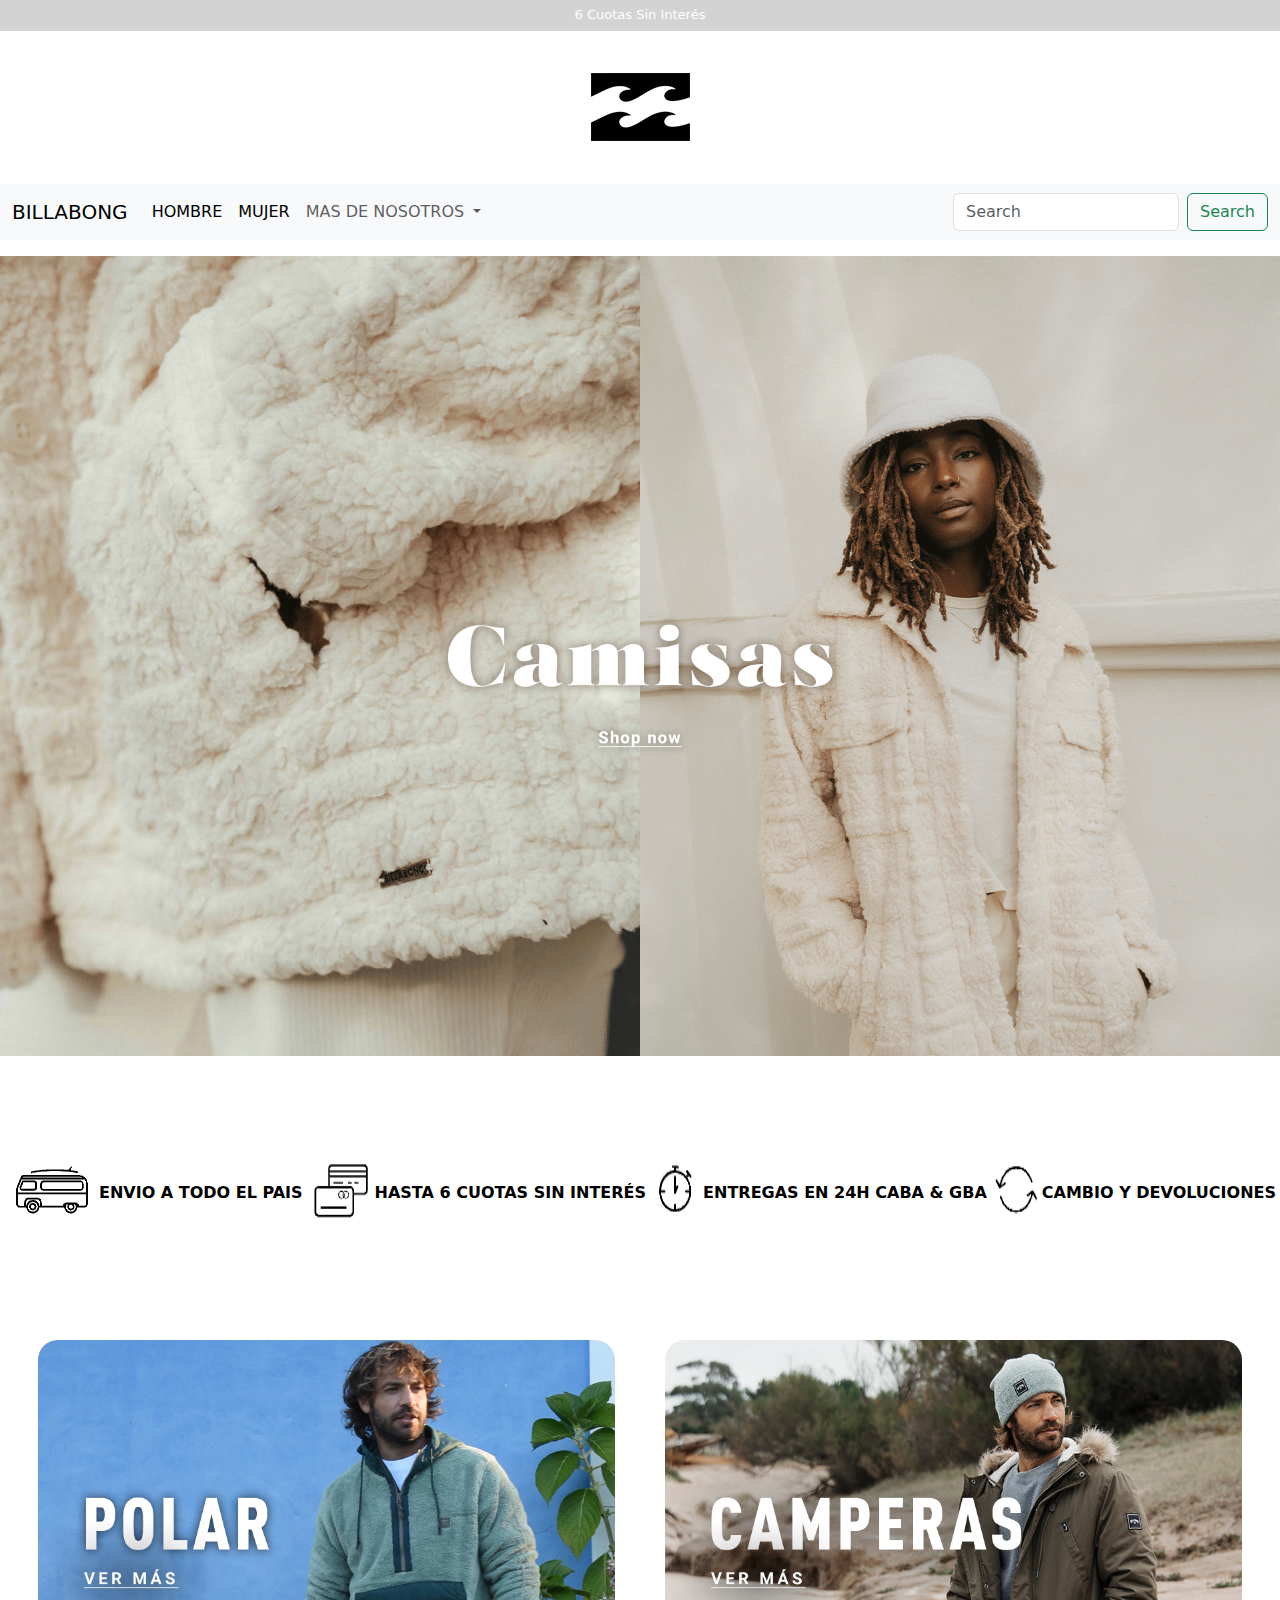
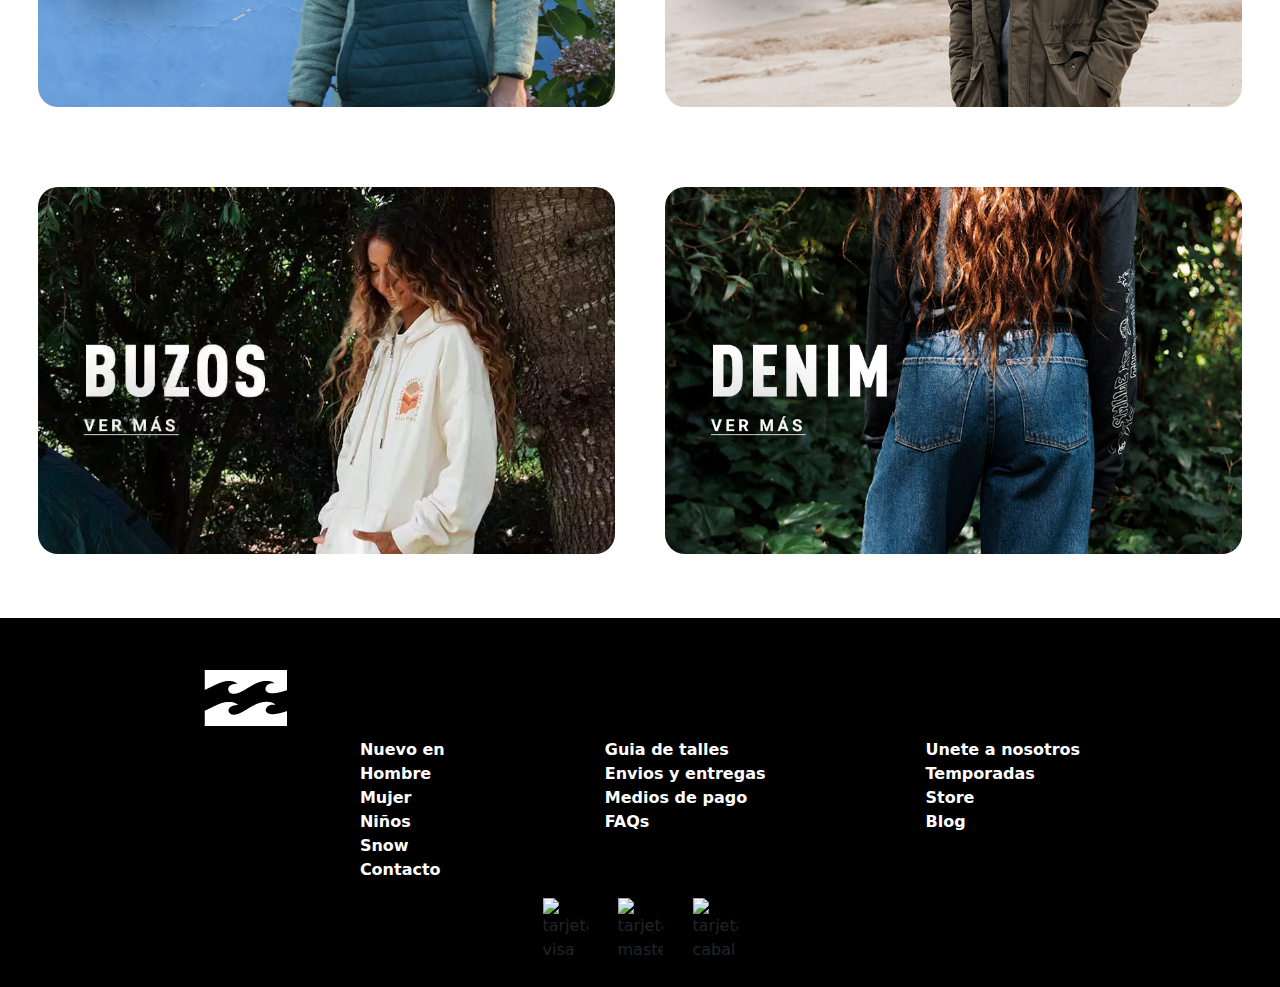
==== index.html @ 1f9c48d8 "index-resposive-full" ====
<!DOCTYPE html>
<html lang="en">

<head>
    <meta charset="UTF-8">
    <meta name="viewport" content="width=device-width, initial-scale=1.0">
    <title>Billabong</title>
    <link rel="stylesheet" href="./css/style.css">
    <link href="https://cdn.jsdelivr.net/npm/bootstrap@5.3.3/dist/css/bootstrap.min.css" rel="stylesheet"
        integrity="sha384-QWTKZyjpPEjISv5WaRU9OFeRpok6YctnYmDr5pNlyT2bRjXh0JMhjY6hW+ALEwIH" crossorigin="anonymous">
</head>

<body>

    <header>
        <section class="center">
            <div>
                <h1 class="h1">6 Cuotas Sin Interés</h1>
            </div>
        </section>
        <section class="logobong1">
            <div class="logobong">
                <a href="./index.html"> <img src="./image/logos-banners-portadas/logobillabongsinletrass.jpg"
                        alt="logobillabong"> </a>
            </div>
        </section>
        <nav class="navbar navbar-expand-lg bg-body-tertiary sm">
            <div class="container-fluid">
                <a class="navbar-brand" href="#">BILLABONG</a>
                <button class="navbar-toggler" type="button" data-bs-toggle="collapse"
                    data-bs-target="#navbarSupportedContent" aria-controls="navbarSupportedContent"
                    aria-expanded="false" aria-label="Toggle navigation">
                    <span class="navbar-toggler-icon"></span>
                </button>
                <div class="collapse navbar-collapse" id="navbarSupportedContent">
                    <ul class="navbar-nav me-auto mb-2 mb-lg-0">
                        <li class="nav-item d-flex">
                            <a class="nav-link active" aria-current="page" href="./pages/hombre.html">HOMBRE</a>
                            <a class="nav-link active" aria-current="page" href="./pages/mujer.html">MUJER</a>
                        </li>
                        <li class="nav-item dropdown">
                            <a class="nav-link dropdown-toggle" href="#" role="button" data-bs-toggle="dropdown"
                                aria-expanded="false">
                                MAS DE NOSOTROS
                            </a>
                            <ul class="dropdown-menu">
                                <li><a class="dropdown-item" href="./pages/comocomprar.html">INFORMACION DE COMPRA</a>
                                </li>
                                <li><a class="dropdown-item" href="./pages/mas-de-nosotros.html">MAS DE NOSOTROS</a>
                                </li>
                            </ul>
                        </li>
                    </ul>
                    <form class="d-flex" role="search">
                        <input class="form-control me-2" type="search" placeholder="Search" aria-label="Search">
                        <button class="btn btn-outline-success" type="submit">Search</button>
                    </form>
                </div>
            </div>
        </nav>
        </section>
        </div>
        </section>
    </header>
    <main>
        <section class="centro">
            <div>
                <img class="img-fluid" src="./image/logos-banners-portadas/h1.png" alt="centro">
            </div>
        </section>
        <section class="sectioninfo">
            <div class="sectioninfotext">
                <img class="img-fluid" src="./image/logos-banners-portadas/camionetasurfer.png"
                    alt="ENVIO A TODO EL PAIS">
                <a class="d-flex" href="./pages/comocomprar.html">ENVIO A TODO EL PAIS</a>
                <img class="img-fluid" src="./image/logos-banners-portadas/tarjetas.png" alt="cuotas">
                <a class="d-flex" href="./pages/comocomprar.html">HASTA 6 CUOTAS SIN INTERÉS</a>
                <img class="img-fluid" src="./image/logos-banners-portadas/timer.png" alt="entregas">
                <a class="d-flex" href="./pages/comocomprar.html">ENTREGAS EN 24H CABA & GBA</a>
                <img class="img-fluid" src="./image//logos-banners-portadas/devoluciones.png" alt="devoluciones">
                <a class="d-flex" href="./pages/comocomprar.html">CAMBIO Y DEVOLUCIONES</a>
            </div>
        </section>
        <section id="sectionbotonindex">
            <button class="boton img-fluid"><a href="./pages/hombre.html"> <img class="img-boton"
                        src="./image/logos-banners-portadas/h2-buzos.png" alt="buzoh1"></a>
            </button>
            <button class="boton img-fluid"><a href="./pages/hombre.html"> <img class="img-boton"
                        src="./image/logos-banners-portadas/h2-camperas.png" alt="buzoh1"></a>
            </button>
            <button class="boton img-fluid"><a href="./pages/mujer.html"> <img class="img-boton"
                        src="./image/logos-banners-portadas/h2-buzoss.png" alt="buzoh1"></a>
            </button>
            <button class="boton img-fluid"><a href="./pages/mujer.html"> <img class="img-boton"
                        src="./image/logos-banners-portadas/h2-pants.png" alt="buzoh1"></a>
            </button>
        </section>
    </main>
    <footer>
        <section class="footerimg">
            <div class="footerlogo">
                <img src="./image/logos-banners-portadas/logobillabongsinletrablanco.jpg" alt="logo">
            </div>
        </section>
        <section class="sectionfooter">
            <ul class="footer1">
                <li>Nuevo en</li>
                <li> <a href="../pages/hombre.html">Hombre</a></li>
                <li> <a href="../pages/mujer.html">Mujer</a></li>
                <li>Niños</li>
                <li>Snow</li>
                <li>Contacto</li>
            </ul>
            <ul class="footer2">
                <li>Guia de talles</li>
                <li>Envios y entregas</li>
                <li> <a href="../pages/comocomprar.html">Medios de pago</a></li>
                <li>FAQs</li>
            </ul>
            <ul class="footer3">
                <li>Unete a nosotros</li>
                <li>Temporadas</li>
                <li>Store</li>
                <li>Blog</li>
            </ul>
        </section>
        <section>
            <div class="tarjetas-footer">
                <img src="https://cdn-icons-png.flaticon.com/512/179/179457.png" alt="tarjeta visa">
                <img src="https://logodownload.org/wp-content/uploads/2014/07/mastercard-logo.png"
                    alt="tarjeta mastercard">
                <img src="https://logodownload.org/wp-content/uploads/2017/11/cabal-logo-cartao.png"
                    alt="tarjeta cabal">
            </div>
        </section>
    </footer>
    <script src="https://cdn.jsdelivr.net/npm/@popperjs/core@2.11.8/dist/umd/popper.min.js"
        integrity="sha384-I7E8VVD/ismYTF4hNIPjVp/Zjvgyol6VFvRkX/vR+Vc4jQkC+hVqc2pM8ODewa9r"
        crossorigin="anonymous"></script>
    <script src="https://cdn.jsdelivr.net/npm/bootstrap@5.3.3/dist/js/bootstrap.min.js"
        integrity="sha384-0pUGZvbkm6XF6gxjEnlmuGrJXVbNuzT9qBBavbLwCsOGabYfZo0T0to5eqruptLy"
        crossorigin="anonymous"></script>
</body>

</html>
---- css/style.css ----
* {
    margin: 0;
    padding: 0;
    box-sizing: border-box;
}
body {
    margin: 0;
    padding: 0;
    overflow-x: hidden;
}
header {
    position: fixed;
    background-color: white;
    width: 100%;
    top: 0;
    left: 0;
    z-index: 1000;
}
main {
    margin-top: 20%;
    margin-bottom: 5%;
}
.center .h1{
    text-align: center;
    font-size: 13px;
    color: white;
    margin-top: 7px;
}
.logobong {
    display: flex;
    justify-content: center;

}
.logobong1 {
    display: flex;
    justify-content: center;
}

.center {
    display: flex;
    justify-content: center;
    background-color: lightgray;
}
.centro div{
    display: flex;
    justify-content: center;
    width: fit-content;
}
.container {
    font-weight: bold;
    display: flex;
    justify-content: end;
}
.section2 {
    display: flex;
    align-self: center;
}
.container nav {
    display: flex;
    column-gap: 1rem;
    justify-items: end;
}
.container nav a{
    text-decoration: none;
    list-style: none;
    color: black;
}
.h1portada {
    width: auto;
    height: auto;
    display: flex;
    align-content: center;
}
.log4 {
    display: flex;
    justify-content: space-between;
    align-content: flex-start;
    flex-wrap: wrap;
}
.banner {
    width: max-content;
}
#sectionbotonindex{
    display: grid; 
    margin: 3%;
    grid-template-columns: auto auto;
    justify-content: center;
    column-gap: 50px;
}
.prenda-img {
    border-radius: 20px;
    width: 100%;
    height: 100%;
    transition: 0.5s;
    object-fit: cover;
}
.grilla {
    display: grid;
    grid-template-columns: 300px 300px 300px;
    justify-content: center;
    gap: 3.125rem;
}
.card {
    width: 100%;
    height: 100%;
    background-color: white;
}
.boxtext {
    font-size: 30px;
    padding: .3125rem;
    margin: 5px;
    font-weight: bolder;
}
.prendas {
    width: auto;
    height: auto;
    display: flex;
    object-fit: cover;
    flex-direction: column;
    justify-content: space-between;
}
.prenda-info {
    background-color: rgb(255, 255, 255);
    font-size: 13px;
}
.articulo {
    font-weight: bold;
    font-size: 30px;
    margin-bottom: 0px;
    margin: 10px;
    font-family:'Franklin Gothic Medium', 'Arial Narrow', Arial, sans-serif;
}
.prenda-info ul li {
    font-family:Verdana, Geneva, Tahoma, sans-serif;
    font-weight: bold;
    list-style: none;
    margin-left: 4%;
}
.prenda-info ul{
    display: flex;
    flex-direction: column;
    gap: 10px;
}
.sectioninfo {
    display: flex;
    justify-content: center;
    margin-top: 100px;
}
.sectioninfotext {
    width: 100%;
    display: flex;
    justify-content: center;
}
.sectioninfotext a {
    margin-top: 25px;
    text-decoration: none;
    color: black;
    font-weight: bolder;
}
.devoluciones p {
    font-weight: bolder;
}
.span {
    font-weight: lighter;
}
.button {
    display: grid;
    grid-template-columns: 500px 500px;
    grid-template-rows: 350px 350px;
    column-gap: 70px;
    justify-content: center;
    width: auto;
    margin-bottom: 80px;
}

.img-boton {
    display: grid;
    border-radius: 20px;
    width: 100%;
    height: 100%;
    cursor: pointer;
    background: none;
    border: none;
    padding: 0;
}
.boton {
    margin-top: 80px;
    border-radius: 23px;
    border: none;
}
.img-somos {
    display: flex;
    justify-content: center;
}
.quienessomos p {
    padding-top: 20px;
    font-weight: bold;
    font-family: 'Franklin Gothic Medium', 'Arial Narrow', Arial, sans-serif;
    font-size: 50px;
}
.texto-somos {
    display: flex;
    justify-content: center;
    flex-direction: column;
    color: black;
    font-family: Impact, Haettenschweiler, 'Arial Narrow Bold', sans-serif;
    font-size: x-large;
}
footer {
    background-color: black;
}
.sectionfooter ul li a{
    text-decoration: none;
    color: white;
}
.sectionfooter {
    display: flex;
    justify-content: center;
    background-color: black;
    font-family: Georgia, 'Times New Roman', Times, serif font-size: medium;
    font-weight: bolder;
    width: auto;
    height: auto;
}
.footer1 {
    list-style: none;
    text-decoration: none;
    margin-left: 10%;
    color: white;
}
.footer2 {
    list-style: none;
    margin-left: 10%;
    color: white;
}
.footer3 {
    list-style: none;
    margin-left: 10%;
    color: white;
}
.footerimg {
    display: flex;
    margin-left: 15%;
    padding: 10px;
    padding-top: 50px;
}
.tarjetas-footer{
    display: flex;
    justify-content: center;
    padding-bottom: 25px;
    gap: 30px;
}
.tarjetas-footer img{
    width: 45px;
    height: auto;
}

@media screen and (max-width: 768px) {
    *{
        margin: 0;
        padding: 0;
        box-sizing: border-box;
        justify-content: center;
    }
    .centro{
        width: 150%;
        margin-top: 35%;
    }
    .centro img{
        display: flex;
        justify-content: stretch;
        margin-right: 370px;
        width: fit-content;
    }
    .sectioninfo img{
        width: auto;
        height: auto;
    }
    .sectioninfotext{
        display: flex;
        justify-content: center;
        flex-wrap:wrap;
        align-items: center;
    }
    .sectioninfotext a{
        font-size: 10px;
    }
    .center{
        display: flex;
        justify-content: center;
    }
    .logobong{
        display: flex;
        justify-content: center;
    }
    .buscar {
       height: auto;
       width: 100px;
    }
    .container {
        display: flex;
        justify-content: start;
        max-width: auto;
        max-height: 100%;
        overflow: hidden;
    }
    
    .button {
        display: flex;
        flex-direction: column;
        justify-content: center;
        overflow: hidden;
    }
    .footerimg{
        display: flex;
        justify-content: center;
    }
    .grilla{
        display: grid;
        grid-template-columns: 1fr 1fr;
        margin: 10px;
        max-width: max-content;
        margin-top: 180px;
    }
    footer{
        justify-content: stretch;
        width: 100%;
    }
    .footerimg{
        display: flex;
        justify-content: center;
    }
    .footerimg{
        display: flex;
        justify-content: start;
    }   
    .sectionfooter ul li a{
        text-decoration: none;
        color: white;
    }
    .sectionfooter{
        margin-right: 10%;
    }
    .footerimg {
        display: flex;
        margin-left: 15%;
        padding: 10px;
        padding-top: 50px;
    }
}


@media screen and (max-width: 480px) {
    *{
        margin: 0;
        padding: 0;
        box-sizing: border-box;
        justify-content: center;
    }
    .nav-item {
        display: flex;
        gap: 7px;
        flex-direction: column;
    }
    .center{
        display: flex;
        justify-content: center;
    }
    .logobong{
        display: flex;
        justify-content: center;
    }
    .buscar {
       height: auto;
       width: 100px;
    }
    .centro{
        width: 150%;
        margin-top: 55%;
    }
    .centro img{
        display: flex;
        justify-content: stretch;
        margin-right: 250px;
    }
    .container {
        display: flex;
        justify-content: start;
        max-width: auto;
        max-height: 100%;
        overflow: hidden;
    }
    .button .boton{
        display: grid;
        grid-template-columns: auto;
        column-gap: 1px;
        margin-bottom: 40px;
        background-color: rgba(255, 255, 255, 0);
        width: auto;
    }
    .button {
        display: flex;
        flex-direction: column;
        justify-content: center;
        overflow: hidden;
    }
    .boton {
        display: flex;
        justify-content: center;
    }
    .footerimg{
        display: flex;
        justify-content: start;
        width: auto;
    }
    .footerlogo img{
        width: 80%;
    }
    .sectioninfo div img{
        width: auto;
        max-width: max-content;
    }
    .sectioninfotext{
        display: flex;
        justify-content: center;
        flex-wrap:wrap;
        align-items: center;
    }
    #sectionbotonindex button{
        display: grid;
        margin: 5px;   
    }
    #sectionbotonindex{
        display: grid; 
        margin: 3%;
        grid-template-columns: auto;
        justify-content: center;
        column-gap: 5px;
        margin-top: 50px;
    }
    .grilla{
        display: grid;
        grid-template-columns: 1fr 1fr;
        margin: 10px;
        max-width: max-content;
        margin-top: 180px;
    }
    .sectionfooter ul{
        font-size: 10px;
    }
    .sectionfooter{
        margin-right: 10%;
    }
}
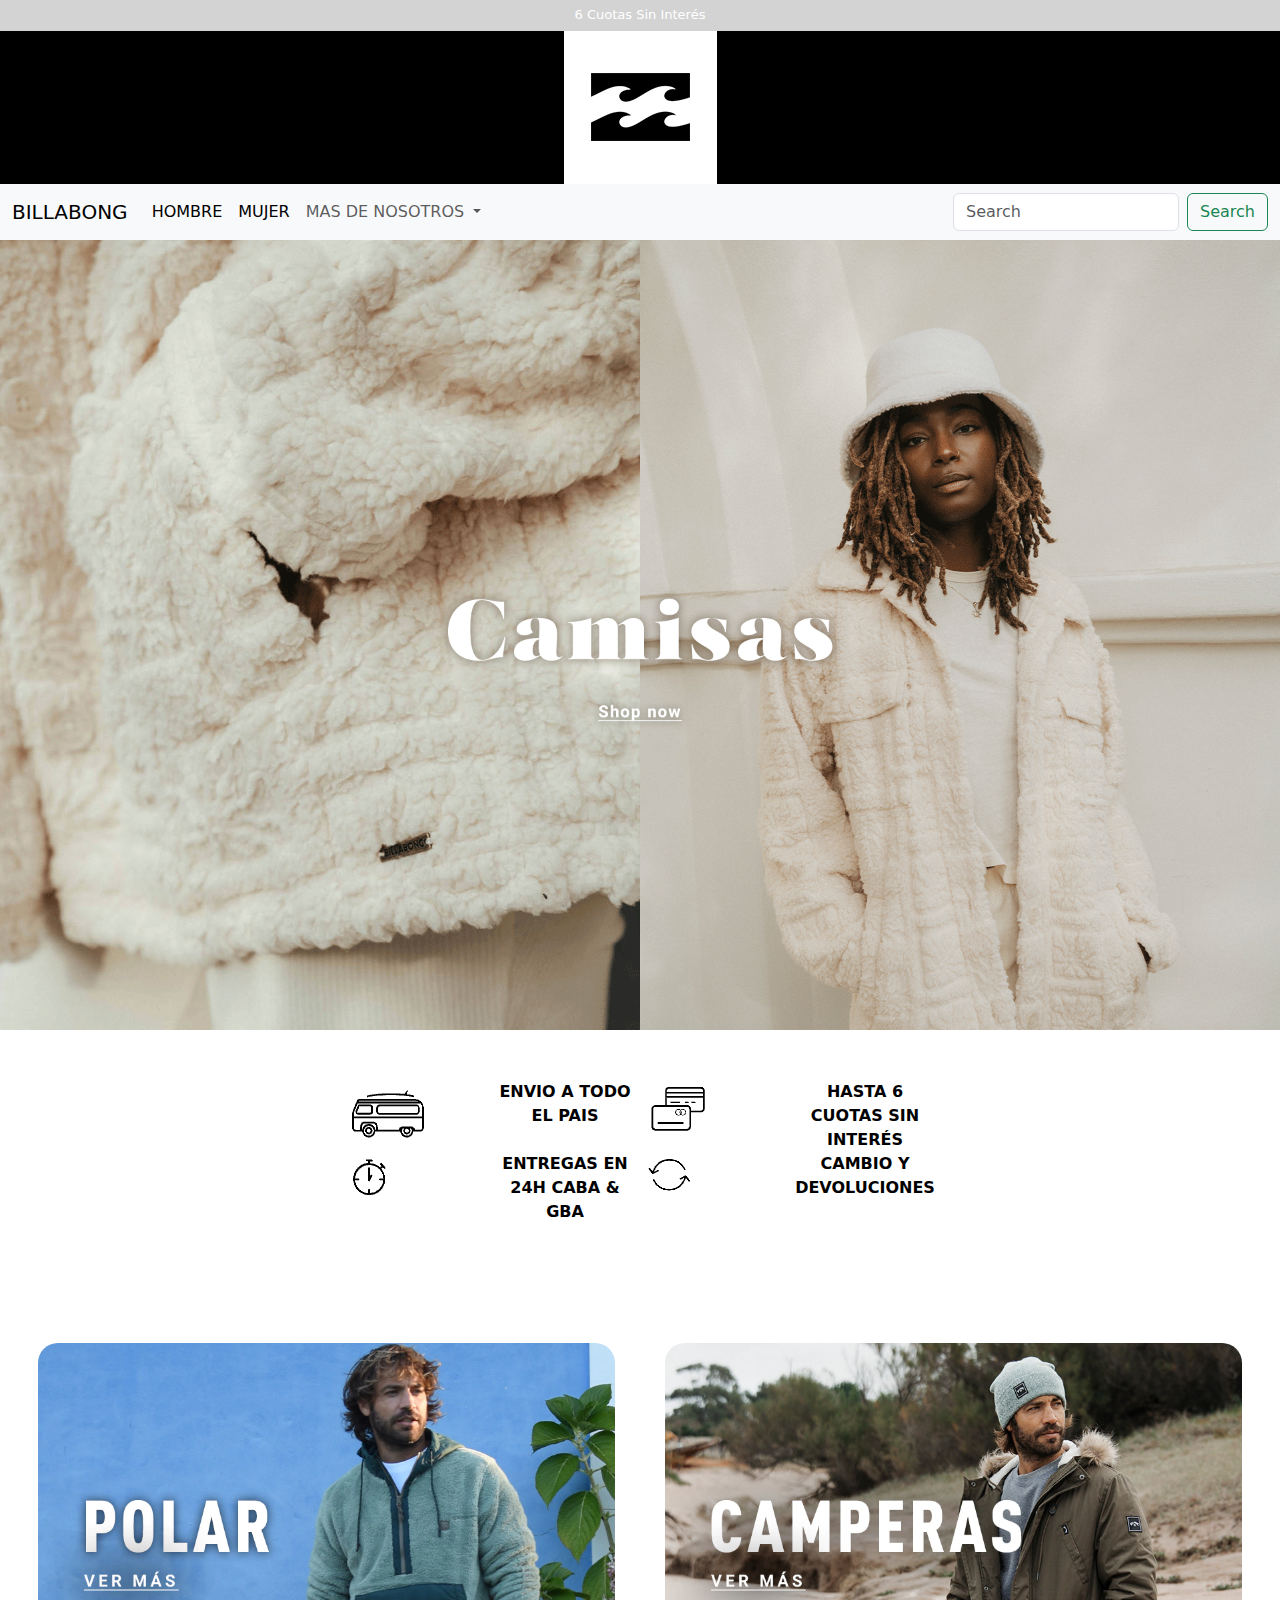
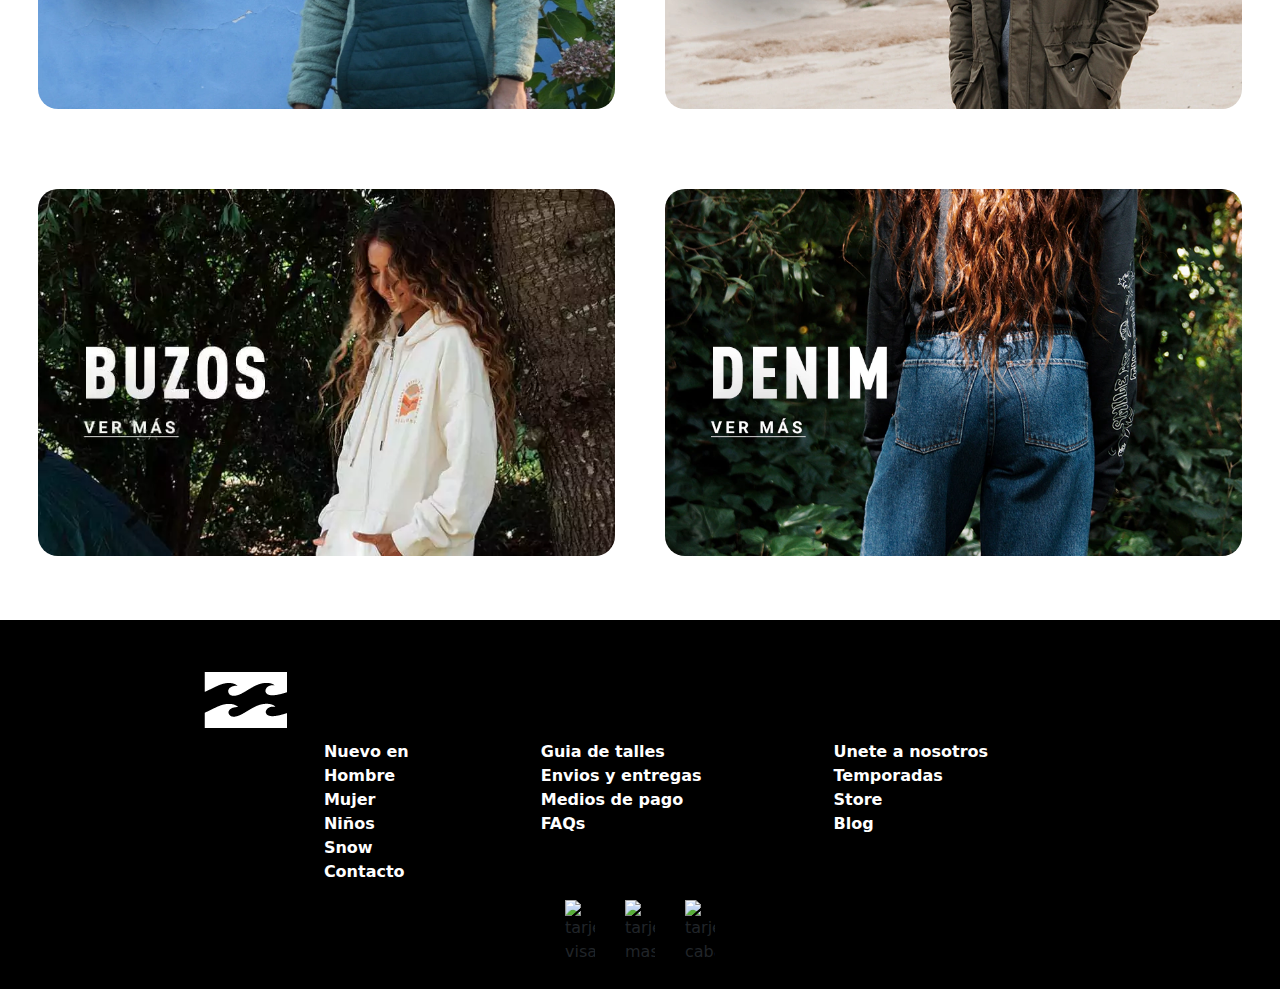
==== commit 9e96599e: "index-responsive" ====
--- a/index.html
+++ b/index.html
@@ -64,7 +64,7 @@
     </header>
     <main>
         <section class="centro">
-            <div>
+            <div class="centro-img">
                 <img class="img-fluid" src="./image/logos-banners-portadas/h1.png" alt="centro">
             </div>
         </section>
--- a/css/style.css
+++ b/css/style.css
@@ -17,7 +17,7 @@
     z-index: 1000;
 }
 main {
-    margin-top: 20%;
+    margin-top: 18%;
     margin-bottom: 5%;
 }
 .center .h1{
@@ -34,6 +34,7 @@
 .logobong1 {
     display: flex;
     justify-content: center;
+    background-color: black;
 }
 
 .center {
@@ -144,16 +145,17 @@
 .sectioninfo {
     display: flex;
     justify-content: center;
-    margin-top: 100px;
+    margin-top: 50px;
 }
 .sectioninfotext {
-    width: 100%;
-    display: flex;
+    width: auto;
+    display: grid;
+    grid-template-columns: 150px 150px 150px 150px;
     justify-content: center;
 }
 .sectioninfotext a {
-    margin-top: 25px;
     text-decoration: none;
+    text-align:center;
     color: black;
     font-weight: bolder;
 }
@@ -221,21 +223,19 @@
     font-weight: bolder;
     width: auto;
     height: auto;
+    gap: 100px;
 }
 .footer1 {
     list-style: none;
     text-decoration: none;
-    margin-left: 10%;
     color: white;
 }
 .footer2 {
     list-style: none;
-    margin-left: 10%;
     color: white;
 }
 .footer3 {
     list-style: none;
-    margin-left: 10%;
     color: white;
 }
 .footerimg {
@@ -246,12 +246,12 @@
 }
 .tarjetas-footer{
     display: flex;
-    justify-content: center;
+    justify-content:center;
     padding-bottom: 25px;
     gap: 30px;
 }
 .tarjetas-footer img{
-    width: 45px;
+    width: 30px;
     height: auto;
 }
 
@@ -263,24 +263,16 @@
         justify-content: center;
     }
     .centro{
-        width: 150%;
         margin-top: 35%;
     }
-    .centro img{
-        display: flex;
-        justify-content: stretch;
-        margin-right: 370px;
-        width: fit-content;
-    }
+   
     .sectioninfo img{
         width: auto;
         height: auto;
     }
     .sectioninfotext{
-        display: flex;
-        justify-content: center;
-        flex-wrap:wrap;
-        align-items: center;
+        display: grid;
+        grid-template-columns: 100px 100px 100px 100px;
     }
     .sectioninfotext a{
         font-size: 10px;
@@ -375,14 +367,10 @@
        width: 100px;
     }
     .centro{
-        width: 150%;
+        width: auto;
         margin-top: 55%;
     }
-    .centro img{
-        display: flex;
-        justify-content: stretch;
-        margin-right: 250px;
-    }
+ 
     .container {
         display: flex;
         justify-content: start;
@@ -414,17 +402,15 @@
         width: auto;
     }
     .footerlogo img{
-        width: 80%;
+        width: 35px;
     }
     .sectioninfo div img{
-        width: auto;
+        width: 60px;
         max-width: max-content;
     }
     .sectioninfotext{
-        display: flex;
-        justify-content: center;
-        flex-wrap:wrap;
-        align-items: center;
+        display: grid;
+        grid-template-columns: 80px 80px 80px 80px;     
     }
     #sectionbotonindex button{
         display: grid;
@@ -446,10 +432,16 @@
         margin-top: 180px;
     }
     .sectionfooter ul{
-        font-size: 10px;
+        font-size: 7px;
     }
     .sectionfooter{
         margin-right: 10%;
     }
-}
-
+    .tarjetas-footer{
+        column-gap: 5px;
+    }
+    .tarjetas-footer img{
+        width: 10px;
+    }
+}
+
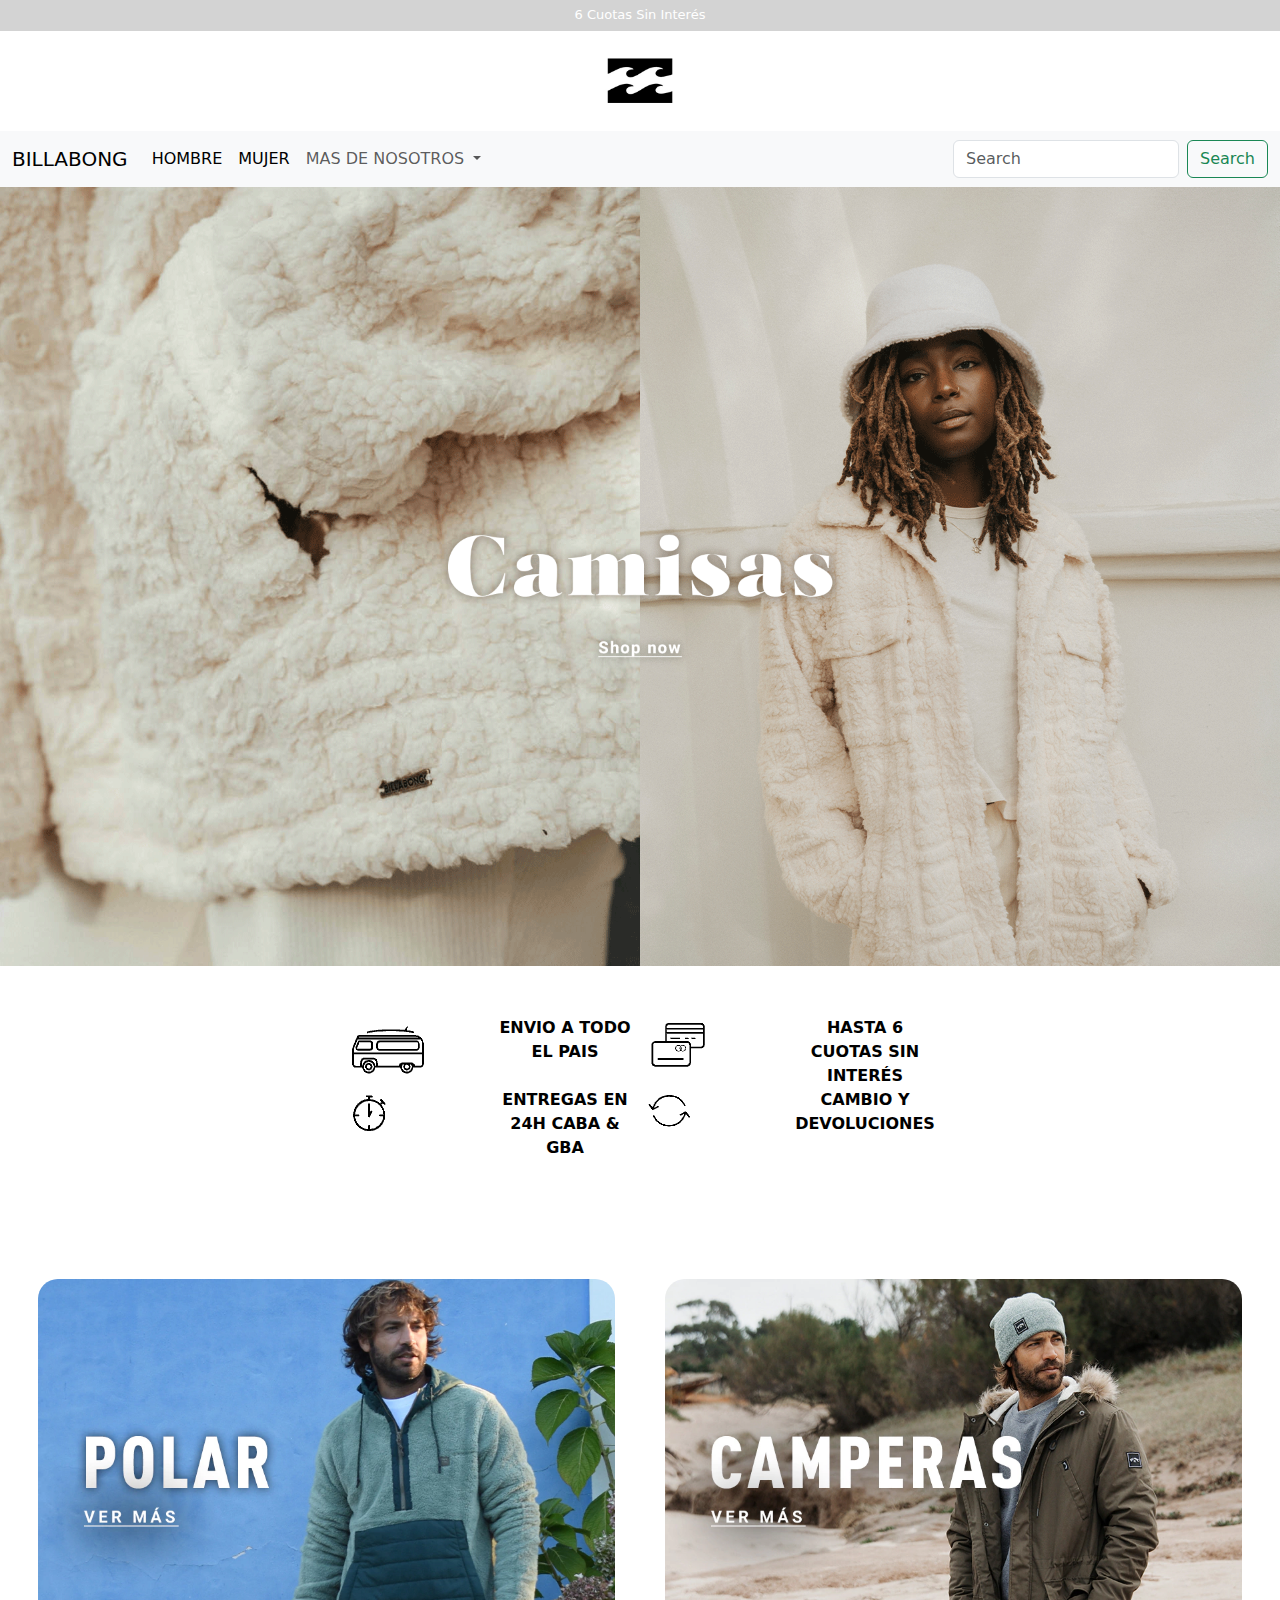
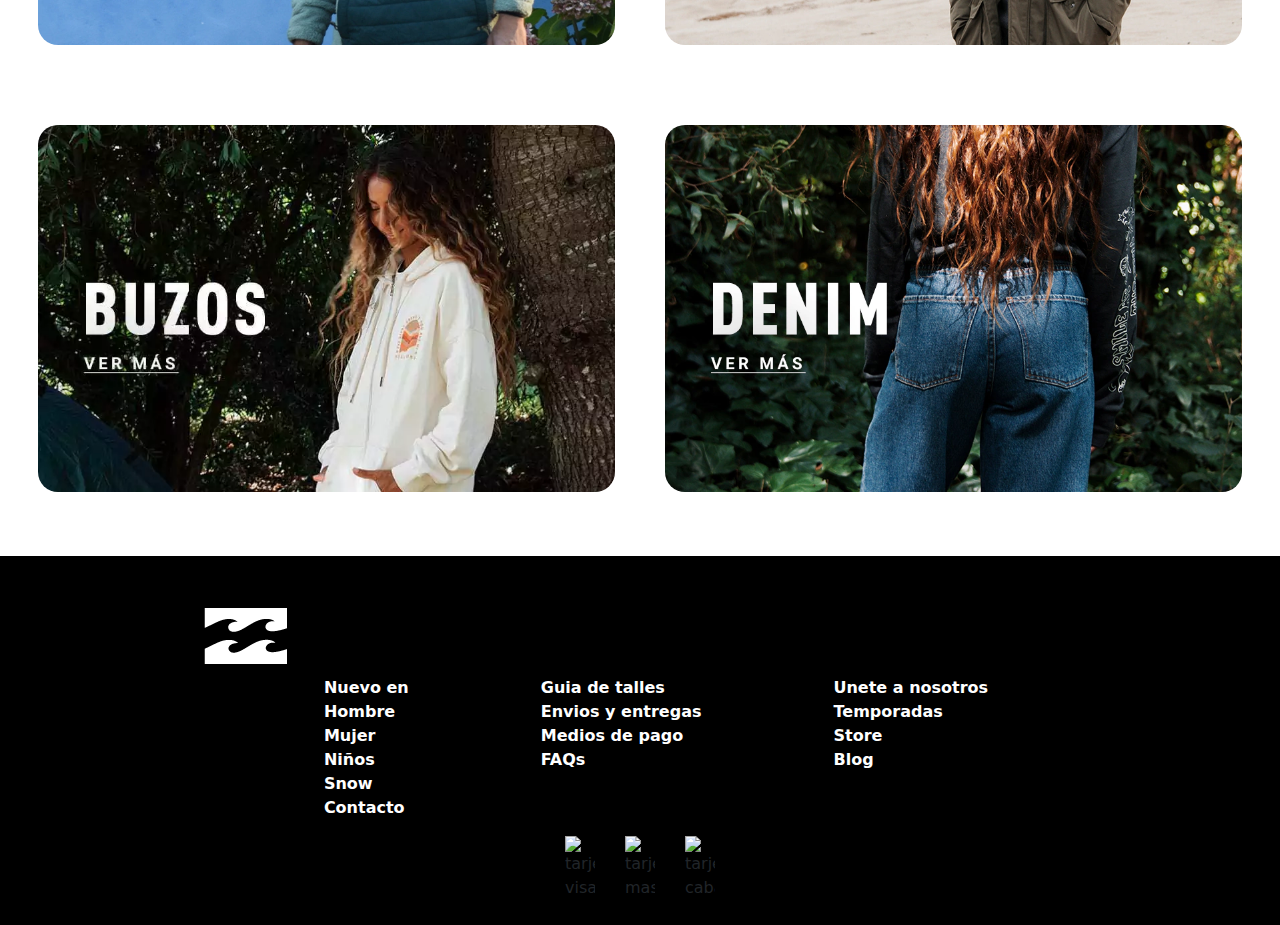
==== commit 55e24e97: "a" ====
--- a/index.html
+++ b/index.html
@@ -58,9 +58,6 @@
                 </div>
             </div>
         </nav>
-        </section>
-        </div>
-        </section>
     </header>
     <main>
         <section class="centro">
--- a/css/style.css
+++ b/css/style.css
@@ -17,7 +17,7 @@
     z-index: 1000;
 }
 main {
-    margin-top: 18%;
+    margin-top: 13%;
     margin-bottom: 5%;
 }
 .center .h1{
@@ -26,15 +26,14 @@
     color: white;
     margin-top: 7px;
 }
-.logobong {
-    display: flex;
-    justify-content: center;
-
+.logobong img{
+    display: flex;
+    width: 100px;
+    justify-content: center;
 }
 .logobong1 {
     display: flex;
     justify-content: center;
-    background-color: black;
 }
 
 .center {
@@ -92,8 +91,6 @@
     border-radius: 20px;
     width: 100%;
     height: 100%;
-    transition: 0.5s;
-    object-fit: cover;
 }
 .grilla {
     display: grid;
@@ -104,19 +101,19 @@
 .card {
     width: 100%;
     height: 100%;
-    background-color: white;
 }
 .boxtext {
     font-size: 30px;
     padding: .3125rem;
     margin: 5px;
     font-weight: bolder;
+    width: max-content;
+    margin-top: 200px;
 }
 .prendas {
     width: auto;
     height: auto;
     display: flex;
-    object-fit: cover;
     flex-direction: column;
     justify-content: space-between;
 }
@@ -325,7 +322,10 @@
     .footerimg{
         display: flex;
         justify-content: start;
-    }   
+    } 
+    .sectionfooter ul{
+        width: auto;
+    }  
     .sectionfooter ul li a{
         text-decoration: none;
         color: white;
@@ -362,6 +362,9 @@
         display: flex;
         justify-content: center;
     }
+    .logobong img{
+        width: 70px;
+    }
     .buscar {
        height: auto;
        width: 100px;
@@ -399,18 +402,27 @@
     .footerimg{
         display: flex;
         justify-content: start;
+        margin-left: 5%;
         width: auto;
     }
     .footerlogo img{
         width: 35px;
     }
     .sectioninfo div img{
-        width: 60px;
-        max-width: max-content;
+        width: 40px;
+        max-width: auto;
     }
     .sectioninfotext{
         display: grid;
-        grid-template-columns: 80px 80px 80px 80px;     
+        grid-template-columns: 80px 80px 80px 80px;
+        min-width: 30px;
+        max-width: 80px;
+    }
+    .sectioninfotext a{
+        font-size: 8px;
+        margin-left: -30px;
+        text-align: center;
+        margin-top: 10px;
     }
     #sectionbotonindex button{
         display: grid;
@@ -429,19 +441,23 @@
         grid-template-columns: 1fr 1fr;
         margin: 10px;
         max-width: max-content;
-        margin-top: 180px;
+        margin-top: 50px;
+    }
+    .boxtext{
+        font-size: 20px;
     }
     .sectionfooter ul{
         font-size: 7px;
     }
     .sectionfooter{
         margin-right: 10%;
+        gap: 50px;
     }
     .tarjetas-footer{
         column-gap: 5px;
     }
     .tarjetas-footer img{
-        width: 10px;
-    }
-}
-
+        width: 15px;
+    }
+}
+
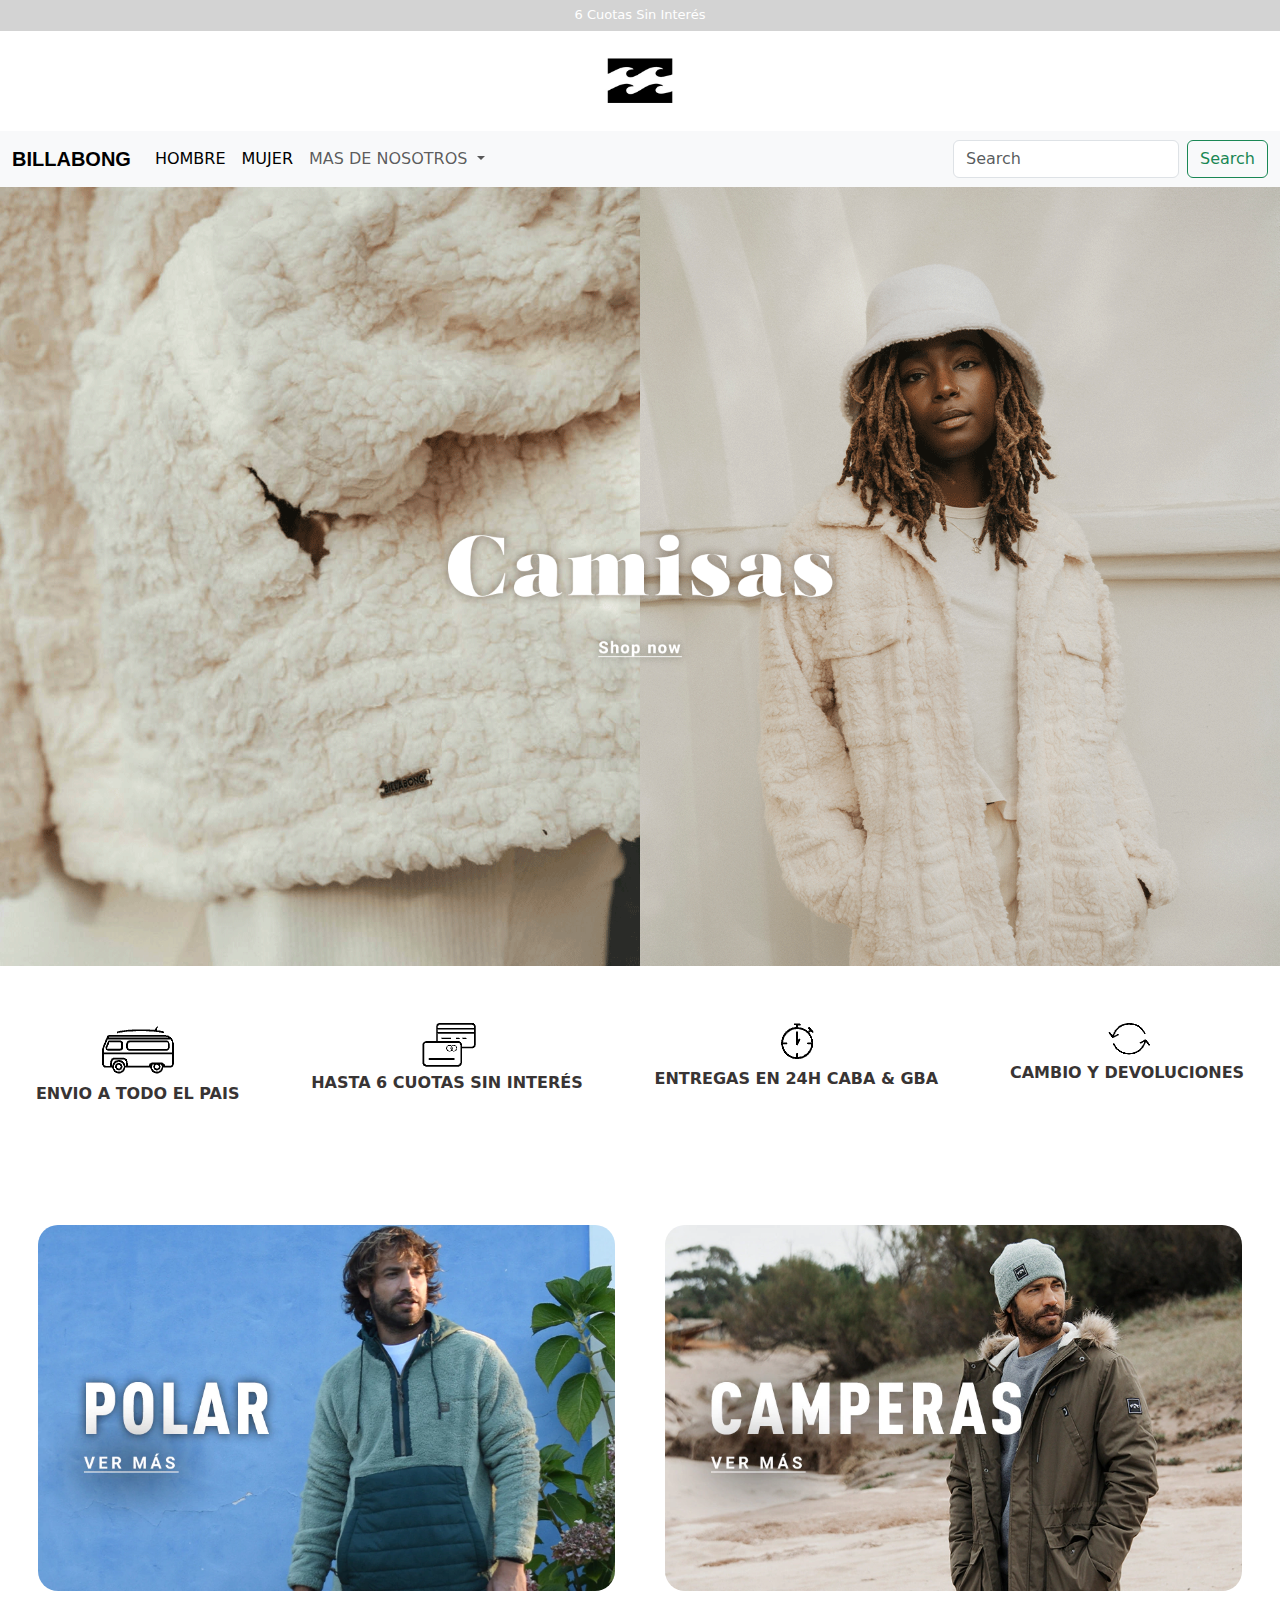
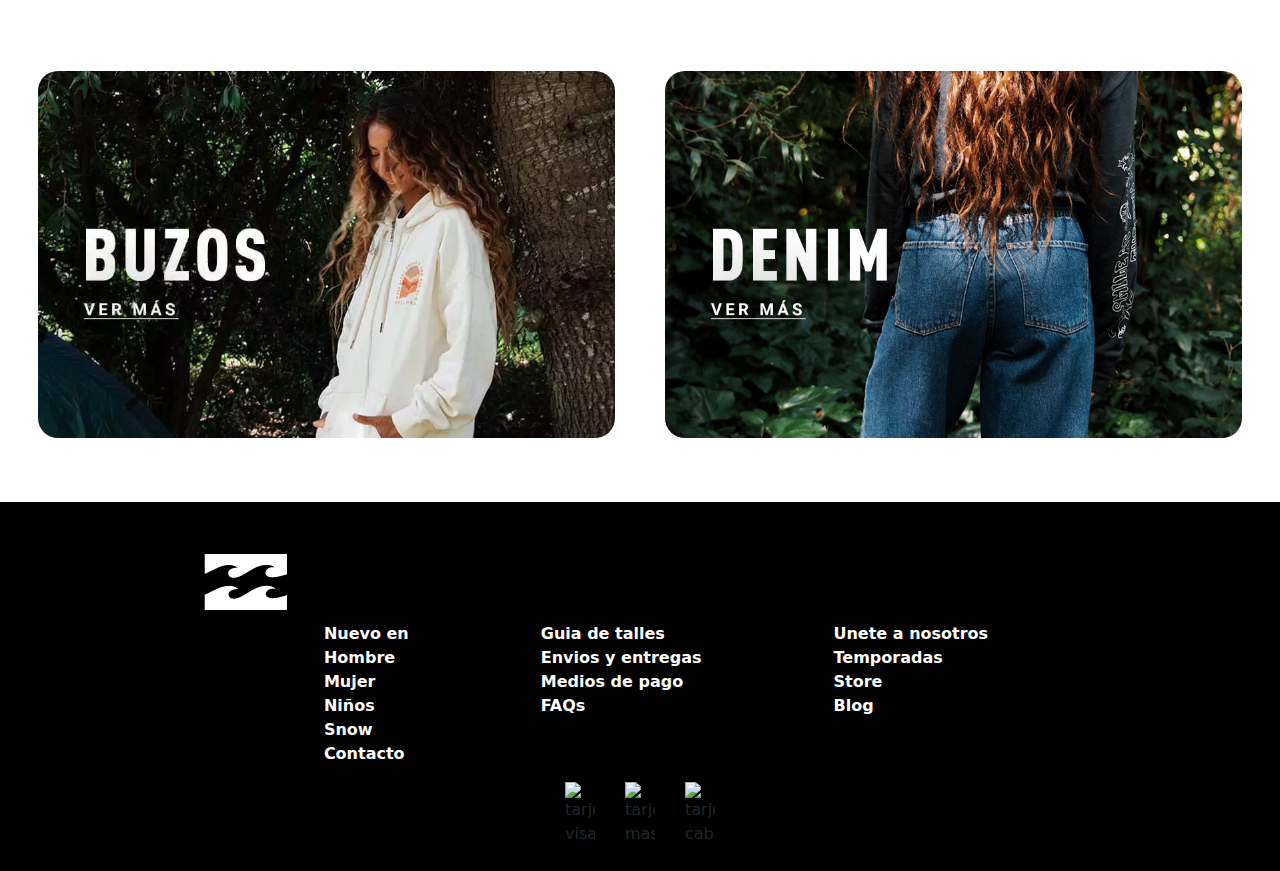
==== commit 9d66f4fb: "grid footer" ====
--- a/index.html
+++ b/index.html
@@ -67,15 +67,22 @@
         </section>
         <section class="sectioninfo">
             <div class="sectioninfotext">
-                <img class="img-fluid" src="./image/logos-banners-portadas/camionetasurfer.png"
-                    alt="ENVIO A TODO EL PAIS">
-                <a class="d-flex" href="./pages/comocomprar.html">ENVIO A TODO EL PAIS</a>
-                <img class="img-fluid" src="./image/logos-banners-portadas/tarjetas.png" alt="cuotas">
-                <a class="d-flex" href="./pages/comocomprar.html">HASTA 6 CUOTAS SIN INTERÉS</a>
-                <img class="img-fluid" src="./image/logos-banners-portadas/timer.png" alt="entregas">
-                <a class="d-flex" href="./pages/comocomprar.html">ENTREGAS EN 24H CABA & GBA</a>
-                <img class="img-fluid" src="./image//logos-banners-portadas/devoluciones.png" alt="devoluciones">
-                <a class="d-flex" href="./pages/comocomprar.html">CAMBIO Y DEVOLUCIONES</a>
+                <div>
+                    <img class="img-fluid" src="./image/logos-banners-portadas/camionetasurfer.png"alt="ENVIO A TODO EL PAIS">
+                    <a class="d-flex" href="./pages/comocomprar.html">ENVIO A TODO EL PAIS</a>
+                </div>
+                <div> 
+                    <img class="img-fluid" src="./image/logos-banners-portadas/tarjetas.png" alt="cuotas">
+                    <a class="d-flex" href="./pages/comocomprar.html">HASTA 6 CUOTAS SIN INTERÉS</a>
+                </div>
+                <div>
+                    <img class="img-fluid" src="./image/logos-banners-portadas/timer.png" alt="entregas">
+                    <a class="d-flex" href="./pages/comocomprar.html">ENTREGAS EN 24H CABA & GBA</a>
+                </div>
+                <div>
+                    <img class="img-fluid" src="./image//logos-banners-portadas/devoluciones.png" alt="devoluciones">
+                    <a class="d-flex" href="./pages/comocomprar.html">CAMBIO Y DEVOLUCIONES</a>
+                </div>
             </div>
         </section>
         <section id="sectionbotonindex">
--- a/css/style.css
+++ b/css/style.css
@@ -16,10 +16,16 @@
     left: 0;
     z-index: 1000;
 }
+footer{
+    width: 100%;
+    background-color: black;
+}
 main {
     margin-top: 13%;
     margin-bottom: 5%;
 }
+@import url('https://fonts.googleapis.com/css2?family=Open+Sans:ital,wght@0,300..800;1,300..800&family=Oswald:wght@200..700&display=swap');
+
 .center .h1{
     text-align: center;
     font-size: 13px;
@@ -41,6 +47,13 @@
     justify-content: center;
     background-color: lightgray;
 }
+.navbar-brand{
+    font-family: "Oswald", sans-serif;
+    font-weight: bolder;
+}
+.nav-item{
+    justify-content: space-around;
+}
 .centro div{
     display: flex;
     justify-content: center;
@@ -90,13 +103,21 @@
 .prenda-img {
     border-radius: 20px;
     width: 100%;
-    height: 100%;
+    height: auto;
+    cursor: pointer;
+}
+.prendas img:hover{
+    transform: scale(1.1);
+    transition:0.3s;
 }
 .grilla {
     display: grid;
     grid-template-columns: 300px 300px 300px;
     justify-content: center;
     gap: 3.125rem;
+}
+.grilla .card{
+    border-color: rgba(255, 255, 255, 0);
 }
 .card {
     width: 100%;
@@ -139,22 +160,21 @@
     flex-direction: column;
     gap: 10px;
 }
-.sectioninfo {
-    display: flex;
-    justify-content: center;
+.sectioninfotext {
+    display: grid;
+    grid-template-columns: auto auto auto auto;
+    grid-template-rows: auto auto auto auto;
+    justify-content: space-around;
     margin-top: 50px;
-}
-.sectioninfotext {
-    width: auto;
-    display: grid;
-    grid-template-columns: 150px 150px 150px 150px;
-    justify-content: center;
+    text-align: center;
 }
 .sectioninfotext a {
     text-decoration: none;
-    text-align:center;
-    color: black;
+    color: rgb(56, 52, 52);
     font-weight: bolder;
+}
+.devoluciones{
+    margin-top: 200px;
 }
 .devoluciones p {
     font-weight: bolder;
@@ -187,6 +207,7 @@
     border-radius: 23px;
     border: none;
 }
+
 .img-somos {
     display: flex;
     justify-content: center;
@@ -196,24 +217,18 @@
     font-weight: bold;
     font-family: 'Franklin Gothic Medium', 'Arial Narrow', Arial, sans-serif;
     font-size: 50px;
-}
-.texto-somos {
-    display: flex;
-    justify-content: center;
-    flex-direction: column;
-    color: black;
-    font-family: Impact, Haettenschweiler, 'Arial Narrow Bold', sans-serif;
-    font-size: x-large;
-}
-footer {
-    background-color: black;
+    margin-top: -200px;
 }
 .sectionfooter ul li a{
     text-decoration: none;
     color: white;
 }
+.sectionfooter ul{
+    list-style: none;
+}
 .sectionfooter {
-    display: flex;
+    display: grid;
+    grid-template-columns: auto auto auto;
     justify-content: center;
     background-color: black;
     font-family: Georgia, 'Times New Roman', Times, serif font-size: medium;
@@ -221,18 +236,6 @@
     width: auto;
     height: auto;
     gap: 100px;
-}
-.footer1 {
-    list-style: none;
-    text-decoration: none;
-    color: white;
-}
-.footer2 {
-    list-style: none;
-    color: white;
-}
-.footer3 {
-    list-style: none;
     color: white;
 }
 .footerimg {
@@ -250,8 +253,7 @@
 .tarjetas-footer img{
     width: 30px;
     height: auto;
-}
-
+} 
 @media screen and (max-width: 768px) {
     *{
         margin: 0;
@@ -262,7 +264,11 @@
     .centro{
         margin-top: 35%;
     }
-   
+    .nav-item {
+        display: flex;
+        gap: 7px;
+        flex-direction: column;
+    }
     .sectioninfo img{
         width: auto;
         height: auto;
@@ -282,9 +288,12 @@
         display: flex;
         justify-content: center;
     }
+    #sectionbotonindex{
+        column-gap: 30px;
+    }
     .buscar {
-       height: auto;
-       width: 100px;
+        height: auto;
+        width: 100px;
     }
     .container {
         display: flex;
@@ -300,24 +309,17 @@
         justify-content: center;
         overflow: hidden;
     }
-    .footerimg{
-        display: flex;
-        justify-content: center;
-    }
     .grilla{
         display: grid;
         grid-template-columns: 1fr 1fr;
-        margin: 10px;
+        margin: 20px;
         max-width: max-content;
-        margin-top: 180px;
+        margin-top: 50px;
+        gap: 20px;
     }
     footer{
         justify-content: stretch;
         width: 100%;
-    }
-    .footerimg{
-        display: flex;
-        justify-content: center;
     }
     .footerimg{
         display: flex;
@@ -339,10 +341,15 @@
         padding: 10px;
         padding-top: 50px;
     }
-}
-
-
-@media screen and (max-width: 480px) {
+    .quienessomos p{
+        font-size: 20px;
+        margin-top: -100px;
+    }
+    
+}
+
+
+@media screen and (max-width: 510px) {
     *{
         margin: 0;
         padding: 0;
@@ -366,14 +373,13 @@
         width: 70px;
     }
     .buscar {
-       height: auto;
-       width: 100px;
+        height: auto;
+        width: 100px;
     }
     .centro{
         width: auto;
         margin-top: 55%;
     }
- 
     .container {
         display: flex;
         justify-content: start;
@@ -414,9 +420,10 @@
     }
     .sectioninfotext{
         display: grid;
-        grid-template-columns: 80px 80px 80px 80px;
-        min-width: 30px;
-        max-width: 80px;
+        grid-template-columns: auto auto auto auto;
+        justify-content: space-around;
+        text-align: center;
+        width: 100%;
     }
     .sectioninfotext a{
         font-size: 8px;
@@ -443,6 +450,16 @@
         max-width: max-content;
         margin-top: 50px;
     }
+    .articulo{
+        font-size: 15px;
+        width: 100%;
+    }
+    .prenda-info ul{
+        display: flex;
+        text-align: start;
+        margin-left: -20px;
+        font-size: 12px;
+    }
     .boxtext{
         font-size: 20px;
     }
@@ -459,5 +476,9 @@
     .tarjetas-footer img{
         width: 15px;
     }
-}
-
+    .quienessomos p{
+        font-size: 20px;
+        margin-top: -20px;
+    }
+}
+
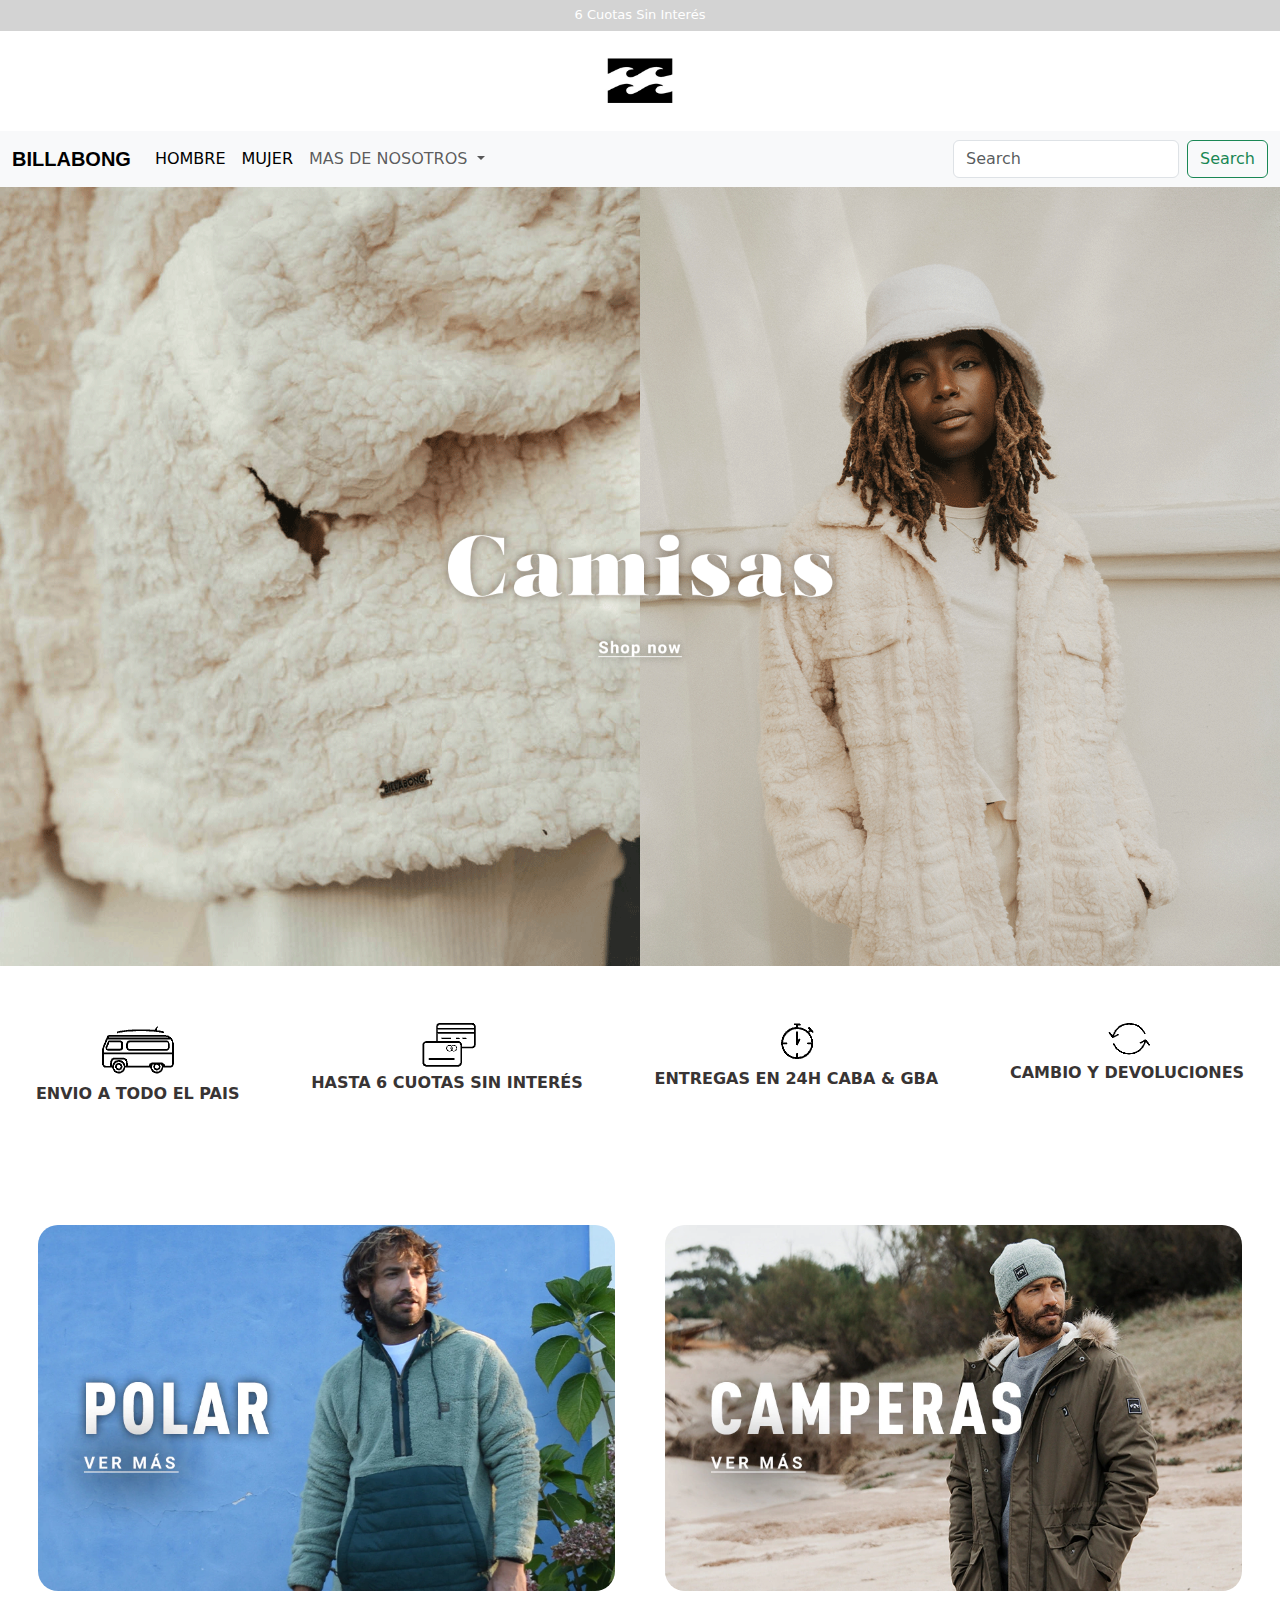
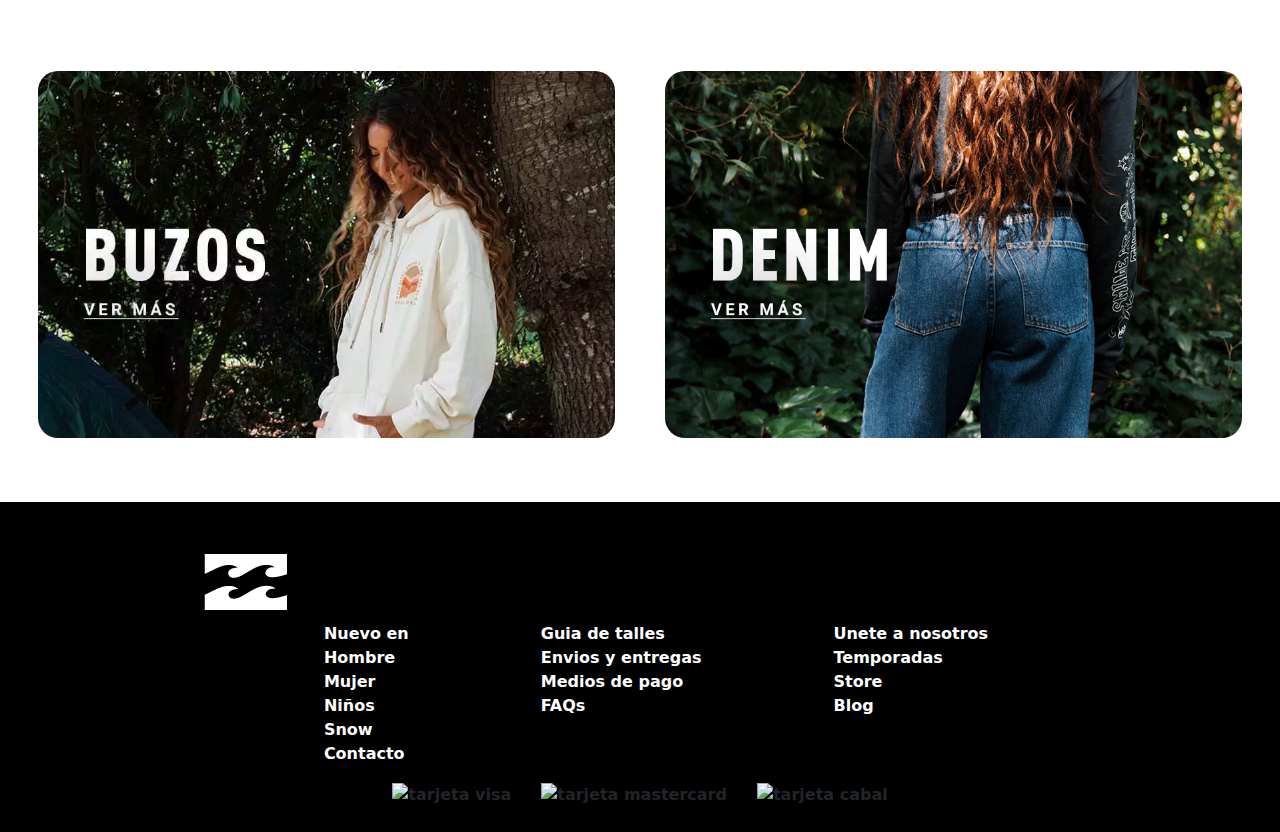
==== commit 3e10bbbc: "." ====
--- a/index.html
+++ b/index.html
@@ -129,12 +129,16 @@
             </ul>
         </section>
         <section>
-            <div class="tarjetas-footer">
+            <div class="container tarjetas-footer">
+                <div class="">
                 <img src="https://cdn-icons-png.flaticon.com/512/179/179457.png" alt="tarjeta visa">
-                <img src="https://logodownload.org/wp-content/uploads/2014/07/mastercard-logo.png"
-                    alt="tarjeta mastercard">
-                <img src="https://logodownload.org/wp-content/uploads/2017/11/cabal-logo-cartao.png"
-                    alt="tarjeta cabal">
+                </div>
+                <div class="">
+                    <img src="https://logodownload.org/wp-content/uploads/2014/07/mastercard-logo.png"alt="tarjeta mastercard">
+                </div>
+                <div class="">
+                <img src="https://logodownload.org/wp-content/uploads/2017/11/cabal-logo-cartao.png"alt="tarjeta cabal">
+                </div>
             </div>
         </section>
     </footer>
--- a/css/style.css
+++ b/css/style.css
@@ -244,6 +244,7 @@
     padding: 10px;
     padding-top: 50px;
 }
+
 .tarjetas-footer{
     display: flex;
     justify-content:center;
@@ -254,6 +255,7 @@
     width: 30px;
     height: auto;
 } 
+
 @media screen and (max-width: 768px) {
     *{
         margin: 0;
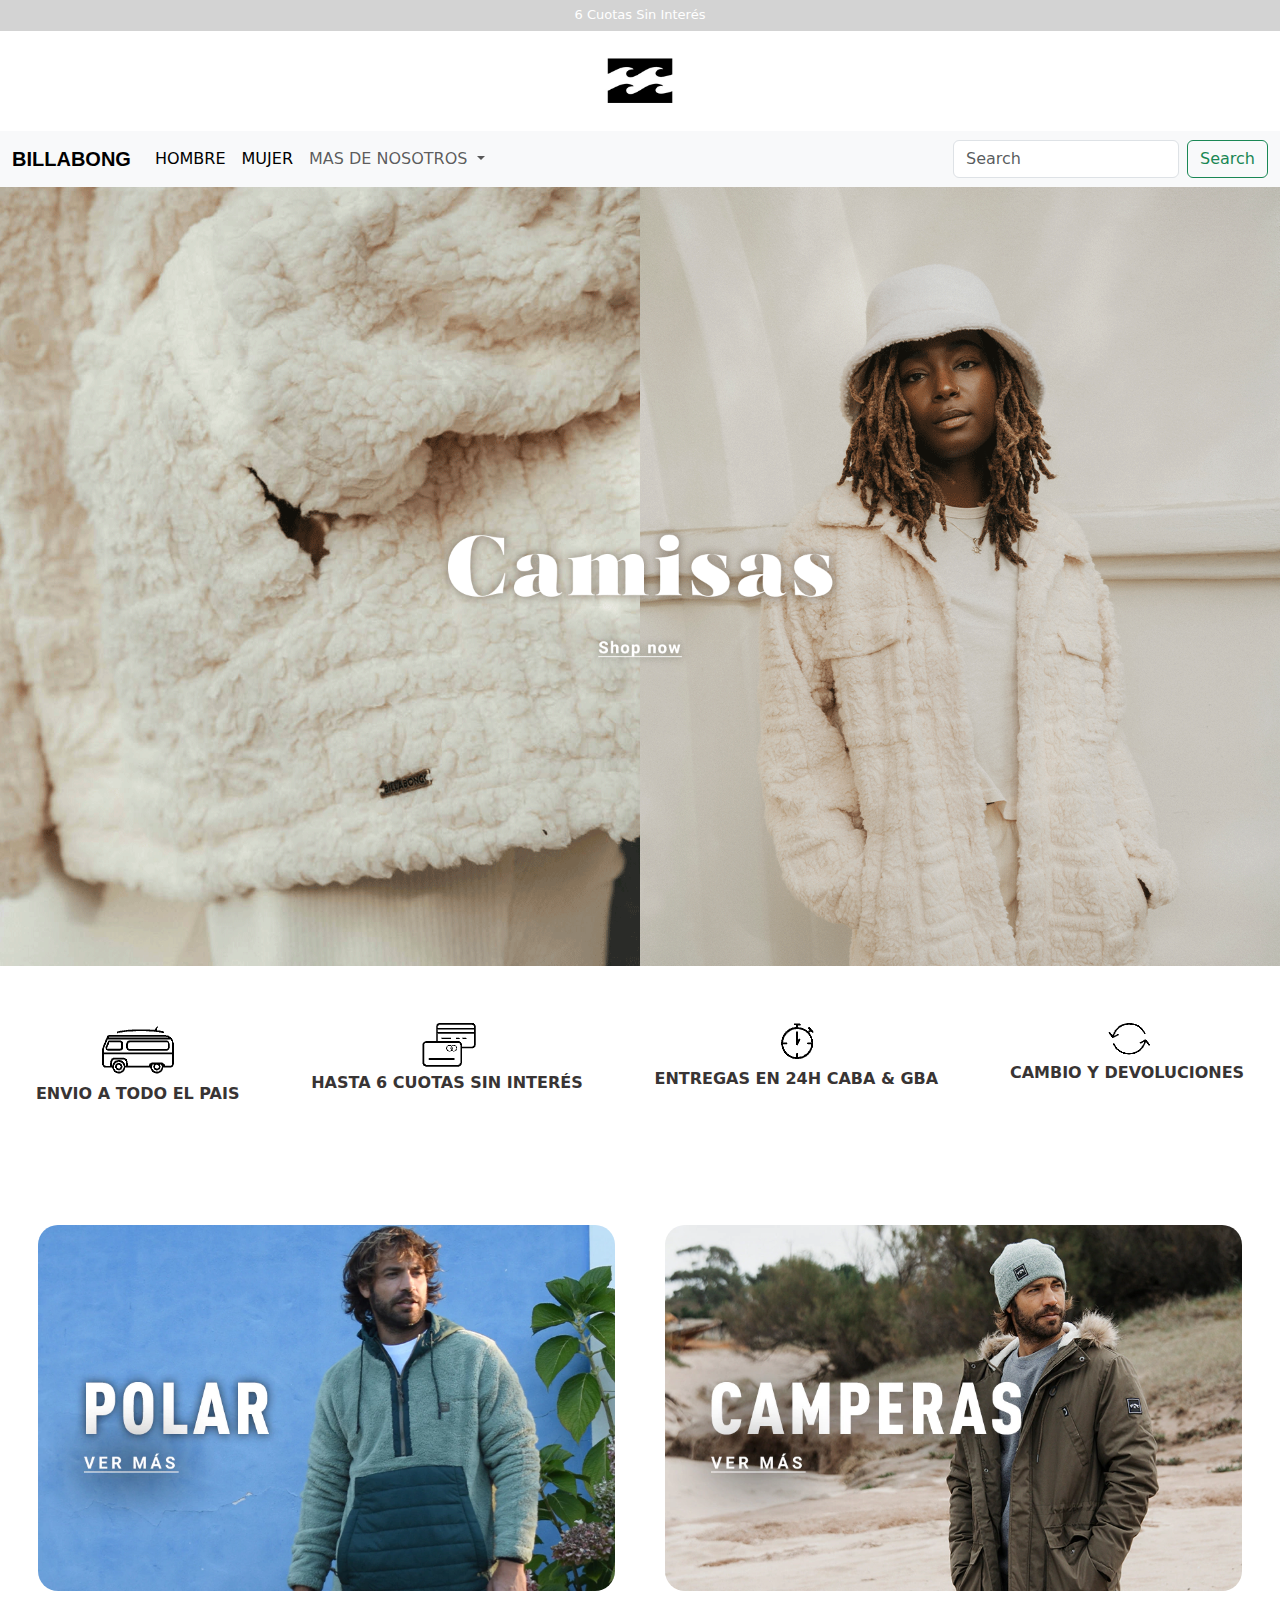
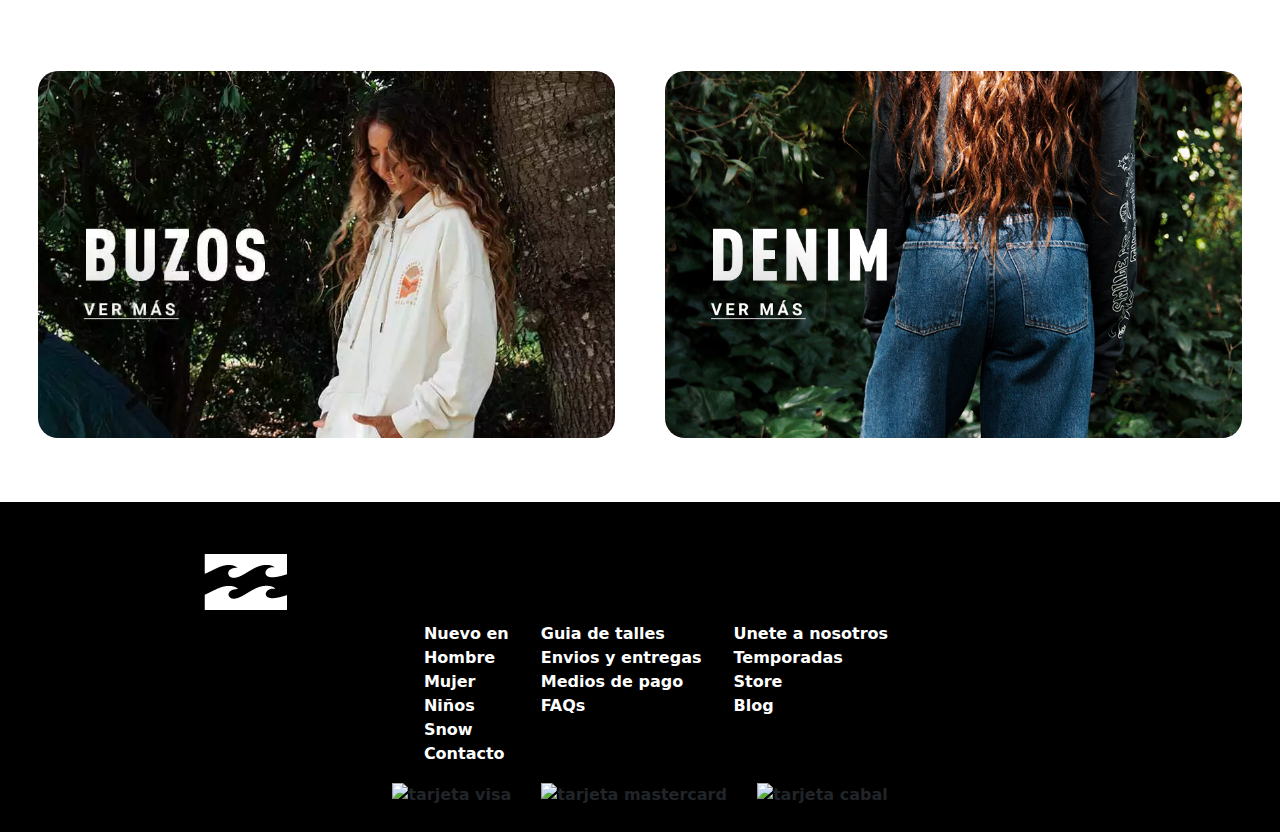
==== commit 9f60d920: "bootstrap footer" ====
--- a/index.html
+++ b/index.html
@@ -129,7 +129,7 @@
             </ul>
         </section>
         <section>
-            <div class="container tarjetas-footer">
+            <div class="container justify-content-center tarjetas-footer">
                 <div class="">
                 <img src="https://cdn-icons-png.flaticon.com/512/179/179457.png" alt="tarjeta visa">
                 </div>
--- a/css/style.css
+++ b/css/style.css
@@ -235,7 +235,7 @@
     font-weight: bolder;
     width: auto;
     height: auto;
-    gap: 100px;
+    gap: auto;
     color: white;
 }
 .footerimg {
@@ -328,7 +328,7 @@
         justify-content: start;
     } 
     .sectionfooter ul{
-        width: auto;
+        width: max-content;
     }  
     .sectionfooter ul li a{
         text-decoration: none;
@@ -470,7 +470,7 @@
     }
     .sectionfooter{
         margin-right: 10%;
-        gap: 50px;
+        gap: auto;
     }
     .tarjetas-footer{
         column-gap: 5px;
